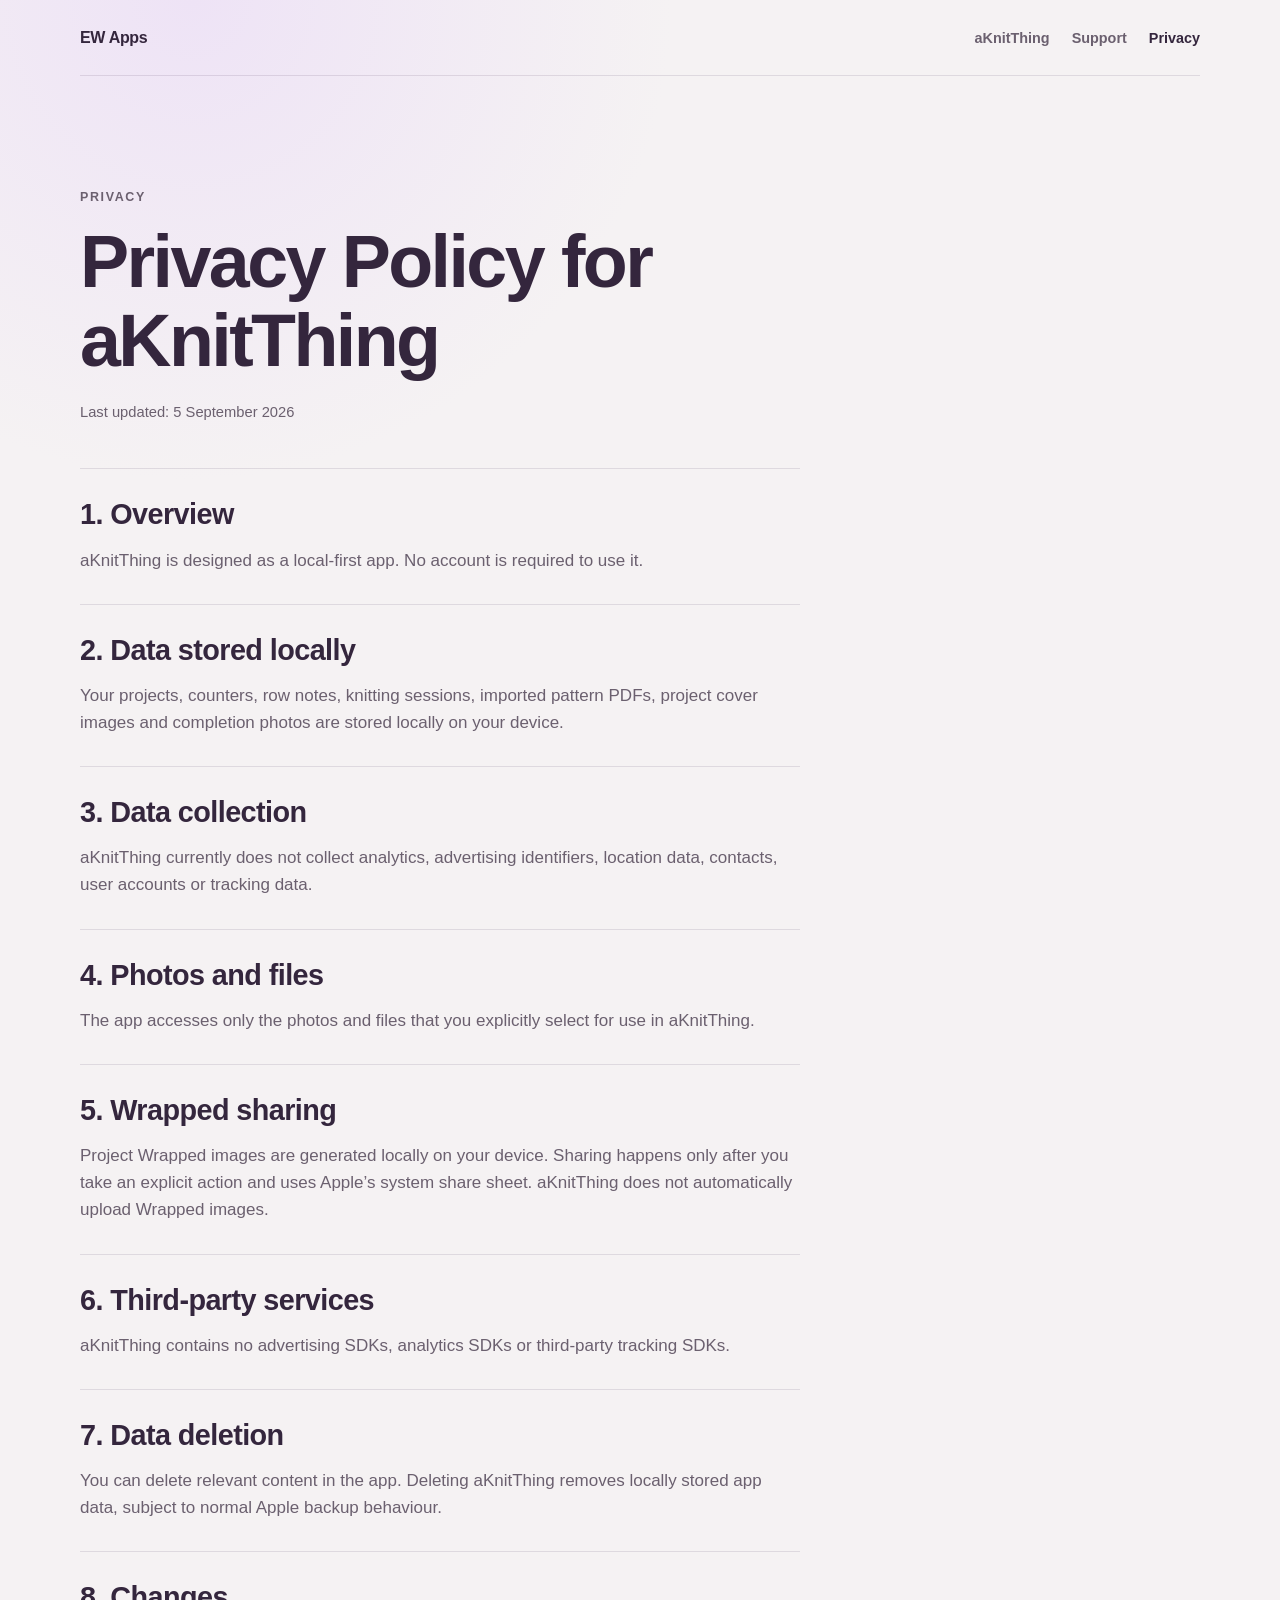
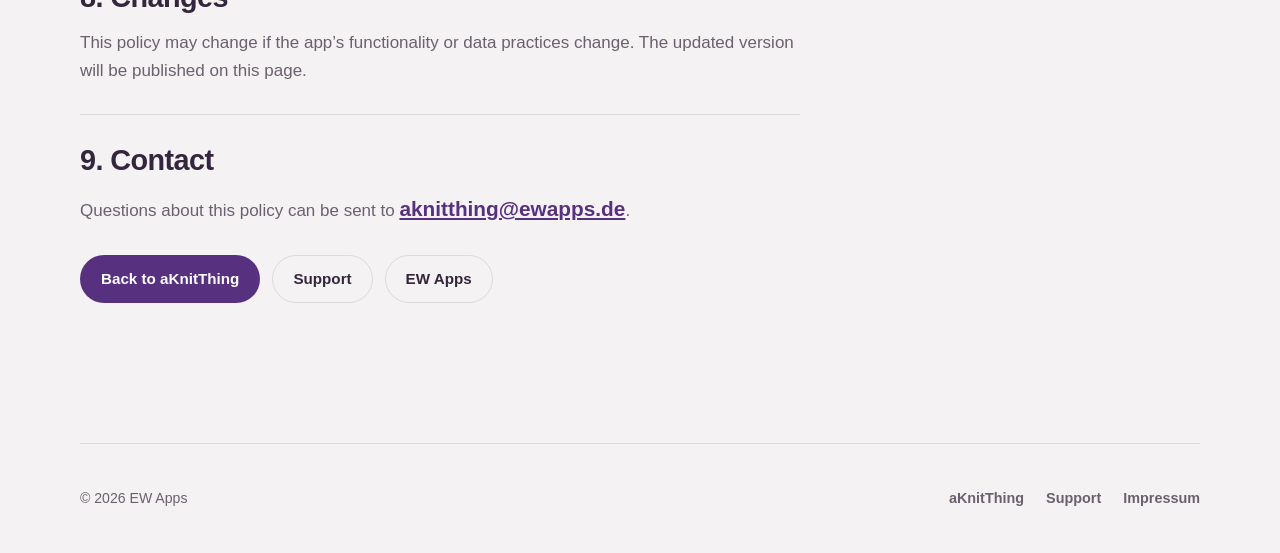
==== aknitthing/privacy.html @ 7d282148 "Build EW Apps website" ====
<!doctype html>
<html lang="en">
<head>
  <meta charset="utf-8">
  <meta name="viewport" content="width=device-width, initial-scale=1">
  <meta name="description" content="Privacy policy for aKnitThing.">
  <title>Privacy Policy for aKnitThing — EW Apps</title>
  <link rel="stylesheet" href="../styles.css">
</head>
<body class="knit-page">
  <header class="site-header">
    <a class="brand" href="../index.html">EW Apps</a>
    <nav class="site-nav" aria-label="aKnitThing privacy navigation"><ul><li><a href="index.html">aKnitThing</a></li><li><a href="support.html">Support</a></li><li><a class="optional-link" href="privacy.html" aria-current="page">Privacy</a></li></ul></nav>
  </header>

  <main>
    <div class="content-wrap legal-content">
      <p class="eyebrow">Privacy</p>
      <h1>Privacy Policy for aKnitThing</h1>
      <p class="date">Last updated: 5 September 2026</p>

      <section><h2>1. Overview</h2><p>aKnitThing is designed as a local-first app. No account is required to use it.</p></section>
      <section><h2>2. Data stored locally</h2><p>Your projects, counters, row notes, knitting sessions, imported pattern PDFs, project cover images and completion photos are stored locally on your device.</p></section>
      <section><h2>3. Data collection</h2><p>aKnitThing currently does not collect analytics, advertising identifiers, location data, contacts, user accounts or tracking data.</p></section>
      <section><h2>4. Photos and files</h2><p>The app accesses only the photos and files that you explicitly select for use in aKnitThing.</p></section>
      <section><h2>5. Wrapped sharing</h2><p>Project Wrapped images are generated locally on your device. Sharing happens only after you take an explicit action and uses Apple’s system share sheet. aKnitThing does not automatically upload Wrapped images.</p></section>
      <section><h2>6. Third-party services</h2><p>aKnitThing contains no advertising SDKs, analytics SDKs or third-party tracking SDKs.</p></section>
      <section><h2>7. Data deletion</h2><p>You can delete relevant content in the app. Deleting aKnitThing removes locally stored app data, subject to normal Apple backup behaviour.</p></section>
      <section><h2>8. Changes</h2><p>This policy may change if the app’s functionality or data practices change. The updated version will be published on this page.</p></section>
      <section><h2>9. Contact</h2><p>Questions about this policy can be sent to <a class="contact-link" href="mailto:aknitthing@ewapps.de">aknitthing@ewapps.de</a>.</p></section>

      <div class="button-row"><a class="button" href="index.html">Back to aKnitThing</a><a class="button secondary" href="support.html">Support</a><a class="button secondary" href="../index.html">EW Apps</a></div>
    </div>
  </main>

  <footer class="site-footer"><p>© 2026 EW Apps</p><nav aria-label="Footer navigation"><ul class="footer-nav"><li><a href="index.html">aKnitThing</a></li><li><a href="support.html">Support</a></li><li><a href="../impressum.html">Impressum</a></li></ul></nav></footer>
</body>
</html>
---- styles.css ----
:root {
  color-scheme: light;
  --page: #f6f6f8;
  --surface: rgba(255, 255, 255, 0.82);
  --surface-solid: #ffffff;
  --ink: #17171a;
  --muted: #65656d;
  --line: rgba(23, 23, 26, 0.11);
  --violet: #57307f;
  --violet-deep: #39204f;
  --lilac: #ece2f7;
  --navy: #071d3b;
  --navy-soft: #0d2c53;
  --teal: #34b8bc;
  --orange: #ff7a1a;
  --radius-lg: 28px;
  --radius-md: 20px;
  --shadow: 0 24px 70px rgba(20, 20, 35, 0.08);
  --content: 1120px;
}

* {
  box-sizing: border-box;
}

html {
  scroll-behavior: smooth;
  -webkit-text-size-adjust: 100%;
}

body {
  min-width: 320px;
  margin: 0;
  background: var(--page);
  color: var(--ink);
  font-family: -apple-system, BlinkMacSystemFont, "Segoe UI", Helvetica, Arial, sans-serif;
  font-size: 17px;
  line-height: 1.6;
  text-rendering: optimizeLegibility;
}

body.knit-page {
  --page: #f5f2f3;
  --ink: #34263d;
  --muted: #6b606f;
  --line: rgba(57, 32, 79, 0.12);
  --accent: var(--violet);
  background-image: radial-gradient(circle at 15% 0%, #eee3f6 0, transparent 30rem);
}

body.iron-page {
  --page: #06172f;
  --surface: rgba(13, 44, 83, 0.72);
  --surface-solid: #0d2c53;
  --ink: #ffffff;
  --muted: #b9c9dc;
  --line: rgba(255, 255, 255, 0.14);
  --accent: var(--teal);
  color-scheme: dark;
  background-image:
    radial-gradient(circle at 85% 5%, rgba(52, 184, 188, 0.18), transparent 28rem),
    linear-gradient(180deg, #06172f 0%, #071d3b 100%);
}

a {
  color: inherit;
}

img {
  display: block;
  max-width: 100%;
  height: auto;
}

.site-header,
.site-footer,
main {
  width: min(calc(100% - 40px), var(--content));
  margin-inline: auto;
}

.site-header {
  display: flex;
  align-items: center;
  justify-content: space-between;
  min-height: 76px;
  gap: 24px;
  border-bottom: 1px solid var(--line);
}

.brand {
  color: var(--ink);
  font-size: 1rem;
  font-weight: 700;
  letter-spacing: -0.02em;
  text-decoration: none;
}

.site-nav ul,
.footer-nav,
.feature-grid {
  padding: 0;
  margin: 0;
  list-style: none;
}

.site-nav ul,
.footer-nav {
  display: flex;
  align-items: center;
  gap: 8px 22px;
  flex-wrap: wrap;
}

.site-nav a,
.footer-nav a,
.text-link {
  color: var(--muted);
  font-size: 0.9rem;
  font-weight: 600;
  text-decoration: none;
}

.site-nav a:hover,
.footer-nav a:hover,
.text-link:hover {
  color: var(--ink);
}

.site-nav a[aria-current="page"] {
  color: var(--ink);
}

:focus-visible {
  outline: 3px solid var(--orange);
  outline-offset: 4px;
  border-radius: 5px;
}

.knit-page :focus-visible {
  outline-color: #7c4cac;
}

.home-hero {
  padding: clamp(76px, 12vw, 144px) 0 clamp(56px, 8vw, 96px);
  max-width: 820px;
}

.eyebrow {
  margin: 0 0 14px;
  color: var(--muted);
  font-size: 0.78rem;
  font-weight: 750;
  letter-spacing: 0.13em;
  text-transform: uppercase;
}

h1,
h2,
h3,
p {
  margin-top: 0;
}

h1,
h2,
h3 {
  line-height: 1.08;
  letter-spacing: -0.035em;
}

h1 {
  margin-bottom: 20px;
  font-size: clamp(3.2rem, 9vw, 6.5rem);
}

h2 {
  margin-bottom: 16px;
  font-size: clamp(2rem, 4vw, 3.4rem);
}

h3 {
  margin-bottom: 10px;
  font-size: 1.25rem;
}

.lead {
  max-width: 760px;
  margin-bottom: 14px;
  font-size: clamp(1.35rem, 3vw, 2.1rem);
  line-height: 1.3;
  letter-spacing: -0.025em;
}

.supporting,
.app-card p,
.feature-card p,
.legal-content p,
.legal-content li {
  color: var(--muted);
}

.supporting {
  max-width: 640px;
  margin: 0;
  font-size: 1.05rem;
}

.apps-section {
  padding-bottom: clamp(72px, 10vw, 120px);
}

.section-heading {
  margin-bottom: 28px;
}

.app-grid {
  display: grid;
  grid-template-columns: repeat(2, minmax(0, 1fr));
  gap: 24px;
}

.app-card {
  position: relative;
  display: flex;
  min-height: 570px;
  flex-direction: column;
  align-items: flex-start;
  padding: clamp(28px, 5vw, 48px);
  overflow: hidden;
  border: 1px solid var(--line);
  border-radius: var(--radius-lg);
  box-shadow: var(--shadow);
}

.app-card::after {
  position: absolute;
  right: -90px;
  bottom: -110px;
  width: 280px;
  height: 280px;
  border: 60px solid currentColor;
  border-radius: 50%;
  content: "";
  opacity: 0.05;
  pointer-events: none;
}

.app-card.knit {
  background: linear-gradient(145deg, #fbf9fb, #eee6f4);
  color: var(--violet-deep);
}

.app-card.iron {
  border-color: rgba(255, 255, 255, 0.12);
  background: linear-gradient(145deg, var(--navy-soft), var(--navy));
  color: #ffffff;
}

.app-card p {
  max-width: 470px;
  margin-bottom: 32px;
}

.app-card.iron p {
  color: #c6d4e5;
}

.app-logo {
  width: clamp(112px, 20vw, 164px);
  aspect-ratio: 1;
  margin-bottom: 34px;
  border-radius: 25%;
  box-shadow: 0 16px 36px rgba(10, 13, 30, 0.16);
  object-fit: contain;
}

.app-card h3 {
  font-size: clamp(2rem, 4vw, 3rem);
}

.button-row {
  display: flex;
  align-items: center;
  gap: 12px;
  flex-wrap: wrap;
  margin-top: auto;
}

.button {
  display: inline-flex;
  min-height: 48px;
  align-items: center;
  justify-content: center;
  padding: 11px 20px;
  border: 1px solid transparent;
  border-radius: 999px;
  background: var(--ink);
  color: var(--page);
  font-size: 0.95rem;
  font-weight: 700;
  line-height: 1.2;
  text-decoration: none;
  transition: transform 160ms ease, opacity 160ms ease;
}

.button:hover {
  transform: translateY(-2px);
}

.knit .button,
.knit-page .button {
  background: var(--violet);
  color: #ffffff;
}

.iron .button,
.iron-page .button {
  background: var(--teal);
  color: #041b35;
}

.button.secondary {
  border-color: var(--line);
  background: transparent;
  color: var(--ink);
}

.iron .button.secondary,
.iron-page .button.secondary {
  border-color: rgba(255, 255, 255, 0.22);
  color: #ffffff;
}

.product-hero {
  display: grid;
  min-height: min(720px, calc(100vh - 76px));
  grid-template-columns: minmax(0, 1.15fr) minmax(280px, 0.85fr);
  align-items: center;
  gap: clamp(48px, 8vw, 100px);
  padding: clamp(64px, 10vw, 120px) 0;
}

.product-hero h1 {
  font-size: clamp(3.1rem, 7vw, 6rem);
}

.product-mark {
  justify-self: end;
  width: min(100%, 390px);
  border-radius: 25%;
  box-shadow: 0 34px 80px rgba(11, 12, 30, 0.2);
  object-fit: contain;
}

.iron-page .product-mark {
  box-shadow: 0 34px 80px rgba(0, 0, 0, 0.32);
}

.features {
  padding: 20px 0 clamp(80px, 12vw, 140px);
}

.feature-grid {
  display: grid;
  grid-template-columns: repeat(3, minmax(0, 1fr));
  gap: 16px;
}

.feature-card,
.info-card {
  border: 1px solid var(--line);
  border-radius: var(--radius-md);
  background: var(--surface);
  box-shadow: 0 12px 40px rgba(20, 20, 35, 0.04);
}

.feature-card {
  min-height: 180px;
  padding: 26px;
}

.feature-card p {
  margin-bottom: 0;
  font-size: 0.95rem;
}

.feature-number {
  display: block;
  margin-bottom: 32px;
  color: var(--accent);
  font-size: 0.76rem;
  font-weight: 800;
  letter-spacing: 0.12em;
}

.iron-page .feature-card:nth-child(3n) {
  border-top-color: var(--orange);
}

.content-wrap {
  max-width: 780px;
  padding: clamp(64px, 10vw, 112px) 0 clamp(80px, 12vw, 140px);
}

.content-wrap h1 {
  font-size: clamp(2.6rem, 7vw, 4.6rem);
}

.info-card {
  margin: 36px 0;
  padding: clamp(24px, 5vw, 36px);
}

.info-card p:last-child,
.legal-content section p:last-child {
  margin-bottom: 0;
}

.contact-link {
  display: inline-block;
  color: var(--accent, var(--violet));
  font-size: clamp(1.05rem, 3vw, 1.3rem);
  font-weight: 750;
  overflow-wrap: anywhere;
}

.iron-page .contact-link {
  color: #62d5d8;
}

.legal-content {
  max-width: 720px;
}

.legal-content section {
  padding: 30px 0;
  border-top: 1px solid var(--line);
}

.legal-content h2 {
  font-size: clamp(1.35rem, 4vw, 1.8rem);
  letter-spacing: -0.02em;
}

.legal-content ul {
  padding-left: 1.25em;
}

.legal-content li + li {
  margin-top: 6px;
}

.date {
  margin-bottom: 44px;
  color: var(--muted);
  font-size: 0.92rem;
}

.warning {
  padding: 18px 20px;
  border: 1px solid #9d6d1c;
  border-radius: 14px;
  background: #fff3d7;
  color: #5a3900;
  font-weight: 650;
}

address {
  font-style: normal;
}

.site-footer {
  display: flex;
  min-height: 110px;
  align-items: center;
  justify-content: space-between;
  gap: 20px;
  border-top: 1px solid var(--line);
  color: var(--muted);
  font-size: 0.88rem;
}

.site-footer p {
  margin: 0;
}

@media (max-width: 820px) {
  .app-grid,
  .product-hero {
    grid-template-columns: 1fr;
  }

  .app-card {
    min-height: 520px;
  }

  .product-hero {
    min-height: auto;
  }

  .product-mark {
    justify-self: start;
    width: min(68vw, 320px);
    grid-row: 1;
  }

  .feature-grid {
    grid-template-columns: repeat(2, minmax(0, 1fr));
  }
}

@media (max-width: 580px) {
  .site-header,
  .site-footer,
  main {
    width: min(calc(100% - 28px), var(--content));
  }

  .site-header {
    min-height: 68px;
  }

  .site-nav ul {
    gap: 8px 14px;
  }

  .site-nav .optional-link {
    display: none;
  }

  .home-hero {
    padding-top: 64px;
  }

  .app-card {
    min-height: 500px;
    padding: 28px;
    border-radius: 24px;
  }

  .feature-grid {
    grid-template-columns: 1fr;
  }

  .feature-card {
    min-height: 0;
  }

  .feature-number {
    margin-bottom: 20px;
  }

  .button-row,
  .button {
    width: 100%;
  }

  .site-footer {
    align-items: flex-start;
    flex-direction: column;
    justify-content: center;
    padding: 28px 0;
  }
}

@media (prefers-reduced-motion: reduce) {
  html {
    scroll-behavior: auto;
  }

  .button {
    transition: none;
  }
}
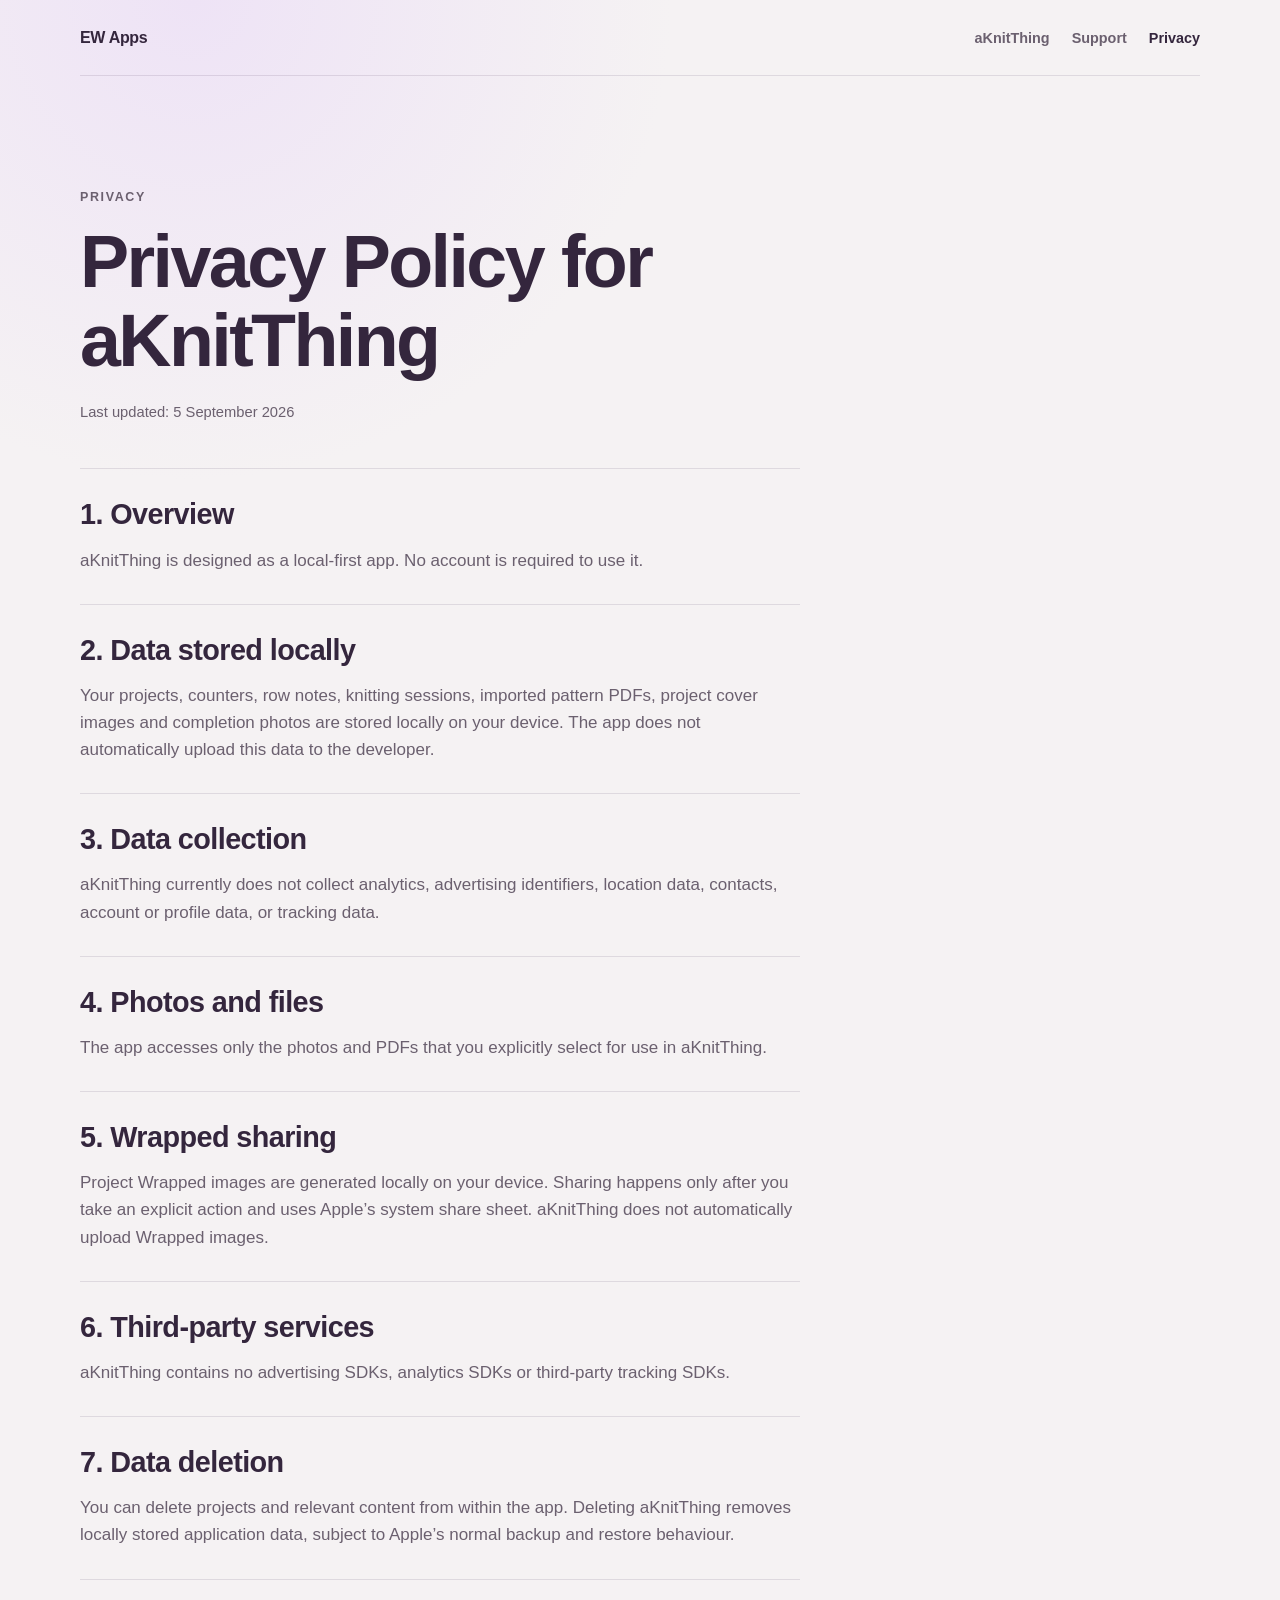
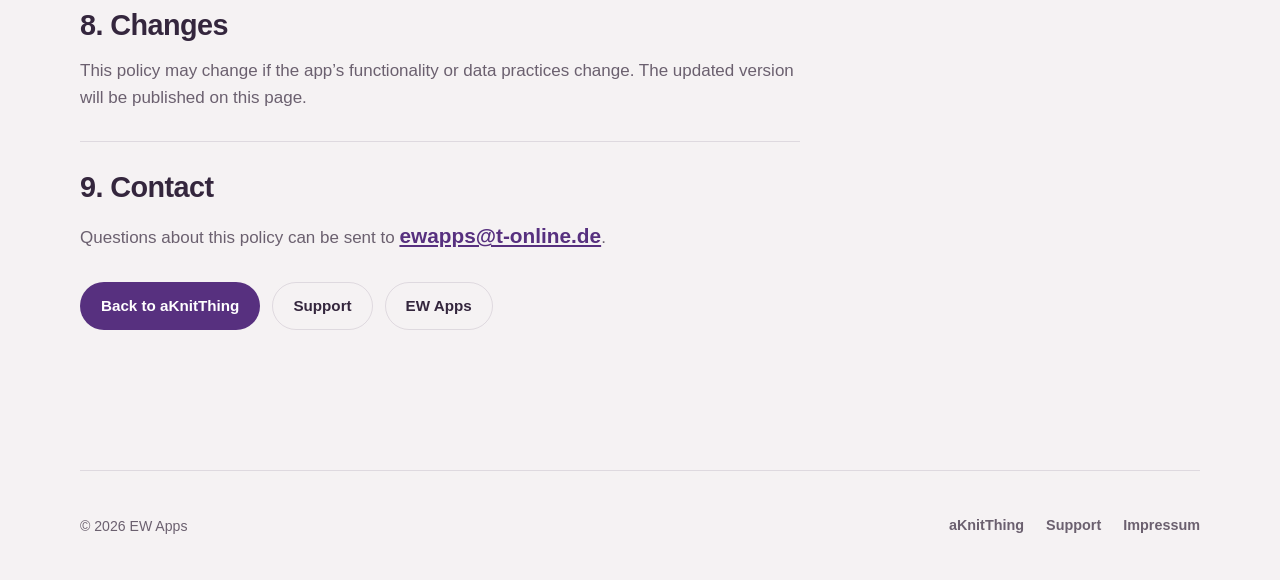
==== commit a2ca6502: "Finalize EW Apps website for App Store" ====
--- a/aknitthing/privacy.html
+++ b/aknitthing/privacy.html
@@ -20,14 +20,14 @@
       <p class="date">Last updated: 5 September 2026</p>
 
       <section><h2>1. Overview</h2><p>aKnitThing is designed as a local-first app. No account is required to use it.</p></section>
-      <section><h2>2. Data stored locally</h2><p>Your projects, counters, row notes, knitting sessions, imported pattern PDFs, project cover images and completion photos are stored locally on your device.</p></section>
-      <section><h2>3. Data collection</h2><p>aKnitThing currently does not collect analytics, advertising identifiers, location data, contacts, user accounts or tracking data.</p></section>
-      <section><h2>4. Photos and files</h2><p>The app accesses only the photos and files that you explicitly select for use in aKnitThing.</p></section>
+      <section><h2>2. Data stored locally</h2><p>Your projects, counters, row notes, knitting sessions, imported pattern PDFs, project cover images and completion photos are stored locally on your device. The app does not automatically upload this data to the developer.</p></section>
+      <section><h2>3. Data collection</h2><p>aKnitThing currently does not collect analytics, advertising identifiers, location data, contacts, account or profile data, or tracking data.</p></section>
+      <section><h2>4. Photos and files</h2><p>The app accesses only the photos and PDFs that you explicitly select for use in aKnitThing.</p></section>
       <section><h2>5. Wrapped sharing</h2><p>Project Wrapped images are generated locally on your device. Sharing happens only after you take an explicit action and uses Apple’s system share sheet. aKnitThing does not automatically upload Wrapped images.</p></section>
       <section><h2>6. Third-party services</h2><p>aKnitThing contains no advertising SDKs, analytics SDKs or third-party tracking SDKs.</p></section>
-      <section><h2>7. Data deletion</h2><p>You can delete relevant content in the app. Deleting aKnitThing removes locally stored app data, subject to normal Apple backup behaviour.</p></section>
+      <section><h2>7. Data deletion</h2><p>You can delete projects and relevant content from within the app. Deleting aKnitThing removes locally stored application data, subject to Apple’s normal backup and restore behaviour.</p></section>
       <section><h2>8. Changes</h2><p>This policy may change if the app’s functionality or data practices change. The updated version will be published on this page.</p></section>
-      <section><h2>9. Contact</h2><p>Questions about this policy can be sent to <a class="contact-link" href="mailto:aknitthing@ewapps.de">aknitthing@ewapps.de</a>.</p></section>
+      <section><h2>9. Contact</h2><p>Questions about this policy can be sent to <a class="contact-link" href="mailto:ewapps@t-online.de">ewapps@t-online.de</a>.</p></section>
 
       <div class="button-row"><a class="button" href="index.html">Back to aKnitThing</a><a class="button secondary" href="support.html">Support</a><a class="button secondary" href="../index.html">EW Apps</a></div>
     </div>
